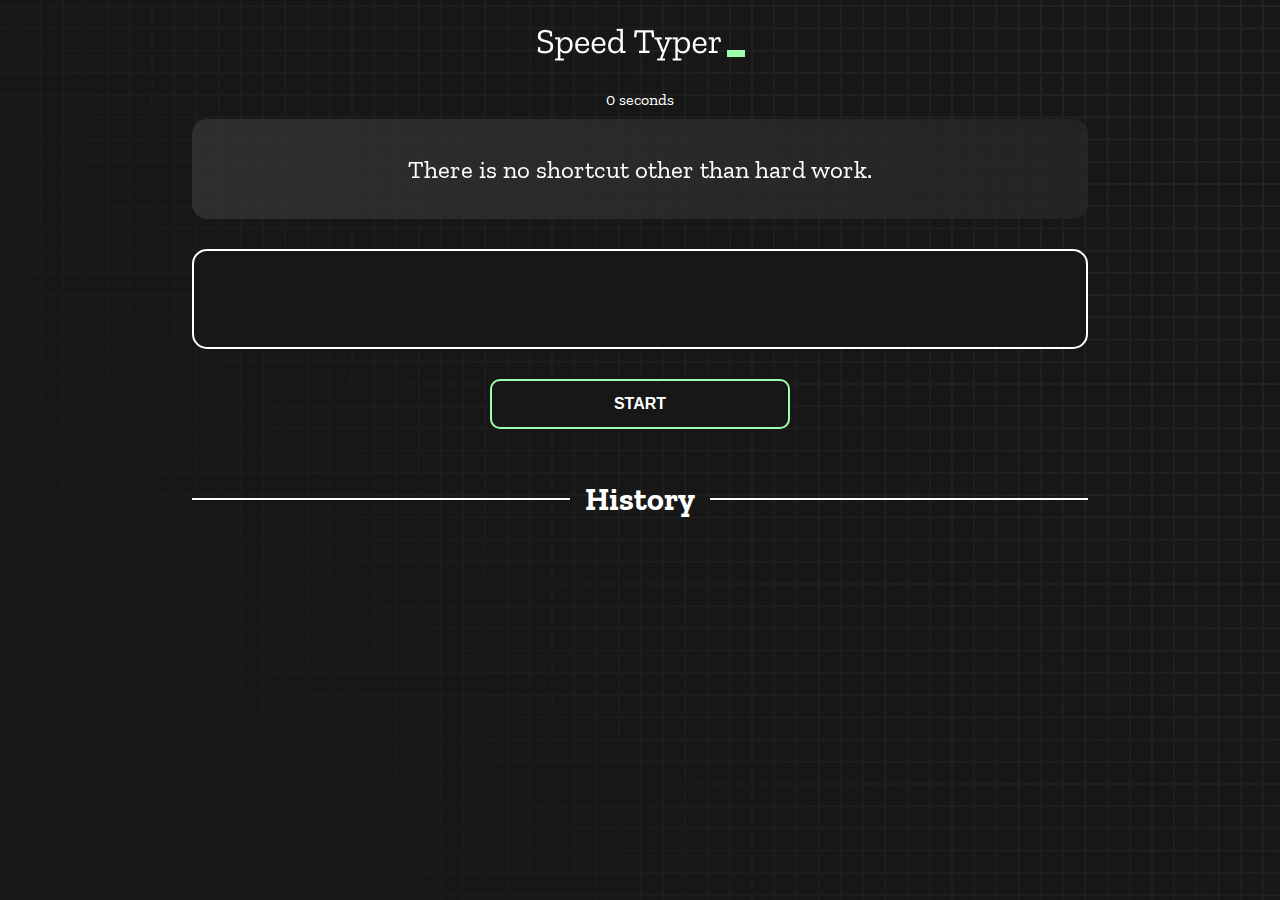
==== index.html @ 6a3b7db4 "Initial commit" ====
<!DOCTYPE html>
<html lang="en">
  <head>
    <meta charset="UTF-8" />
    <meta http-equiv="X-UA-Compatible" content="IE=edge" />
    <meta name="viewport" content="width=device-width, initial-scale=1.0" />
    <title>Speed Monster</title>
    <link rel="stylesheet" href="styles.css" />
    <link rel="preconnect" href="https://fonts.googleapis.com" />
    <link rel="preconnect" href="https://fonts.gstatic.com" crossorigin />
    <link
      href="https://fonts.googleapis.com/css2?family=Zilla+Slab:wght@300;400;500&display=swap"
      rel="stylesheet"
    />
  </head>
  <body>
    <h1 class="title"><img src="./logo.png" /></h1>
    <div id="show-time">0 seconds</div>

    <div class="box-container">
      <div id="question"></div>

      <div id="display" class="inactive"></div>

      <div class="buttons">
        <button id="starts">START</button>
      </div>

      <div class="divider-container">
        <div class="line"></div>
        <h1 class="title2">History</h1>
        <div class="line"></div>
      </div>
      <div id="histories"></div>
    </div>

    <div id="countdown"></div>
    <div id="modal-background" class="hidden"></div>
    <div id="result" class="hidden"></div>

    <script src="./history.js"></script>
    <script src="./script.js"></script>
  </body>
</html>
---- styles.css ----
* {
  padding: 0;
  margin: 0;
  box-sizing: border-box;
}

body {
  background-image: url("./bg.png");
  background-size: cover;
  background-position: left top;
  font-family: "Zilla Slab", serif;
}

.box-container {
  width: 70%;
  margin: 0 auto;
}

#question {
  height: 100px;
  display: flex;
  align-items: center;
  justify-content: center;
  color: white;
  font-size: 25px;
  border-radius: 15px;
  background: rgb(255, 255, 255);
  background: linear-gradient(
    92.49deg,
    rgba(255, 255, 255, 0.1) 0.18%,
    rgba(255, 255, 255, 0.05) 99.85%
  );
  backdrop-filter: blur(5px);
  margin-bottom: 30px;
}

#display {
  height: 100px;
  display: flex;
  flex-wrap: wrap;
  align-items: center;
  padding-left: 5rem;
  color: white;
  font-size: 32px;
  background-color: #171717;
  border: 2px solid #9dffad;
  border-radius: 15px;
}

#countdown {
  position: fixed;
  height: 100vh;
  width: 100vw;
  background-color: rgba(0, 0, 0, 0.8);
  top: 0;
  left: 0;
  display: flex;
  align-items: center;
  justify-content: center;
  font-size: 3rem;
  color: white;
  display: none;
}
#result {
  position: fixed;
  top: 10%; 
  left: 10%;
  transform: translate(-50%, -50%);
  height: 250px;
  width: 400px;
  background-color: #171717;
  border-radius: 15px;
  border: 2px solid #9dffad;
  color: white;
  text-align: center;
  padding: 2rem;
}
#show-time{
  text-align: center;
  color: white;
  margin: 10px 0;
}

.green {
  color: #9dffad;
}
.red {
  color: #eb6565;
}
.bold {
  font-weight: 700;
}
.inactive {
  border: 2px solid white !important;
}
.hidden {
  display: none;
}
.title {
  text-align: center;
  color: white;
  margin: 20px 0;
}

.divider-container {
  height: 80px;
  display: flex;
  justify-content: center;
  align-items: center;
  gap: 15px;
  margin: 0 auto;
}

.line {
  height: 2px;
  background: white;
  width: 100%;
}

.title2 {
  color: white;
  display: block;
}

.buttons {
  display: flex;
  justify-content: center;
  margin: 30px 0;
}
button {
  padding: 10px 20px;
  border: none;
  font-size: 16px;
  font-weight: bold;
  width: 300px;
  height: 50px;
  color: white;
  background-color: #171717;
  border-radius: 10px;
  border: 2px solid #9dffad;
  cursor: pointer;
}

#histories {
  display: flex;
  flex-wrap: wrap;
  justify-content: space-around;
}

.card {
  width: 100%;
  height: 100%;
  padding: 50px;
  display: flex;
  justify-content: space-between;
  align-items: center;
  padding: 20px 30px;
  color: white;
  border-radius: 15px;
  background: rgb(255, 255, 255);
  background: linear-gradient(
    92.49deg,
    rgba(255, 255, 255, 0.1) 0.18%,
    rgba(255, 255, 255, 0.05) 99.85%
  );
  backdrop-filter: blur(5px);
  margin-bottom: 30px;
}

#modal-background {
  background: rgb(255, 255, 255);
  background: linear-gradient(
    92.49deg,
    rgba(255, 255, 255, 0.1) 0.18%,
    rgba(255, 255, 255, 0.05) 99.85%
  );
  backdrop-filter: blur(5px);
  height: 100vh;
  width: 100%;
  position: fixed;
  top: 0;
}

@media only screen and (max-width: 700px) {
  .box-container {
    padding: 0 20px;
    width: 100%;
  }
  .card {
    flex-direction: column;
  }
}
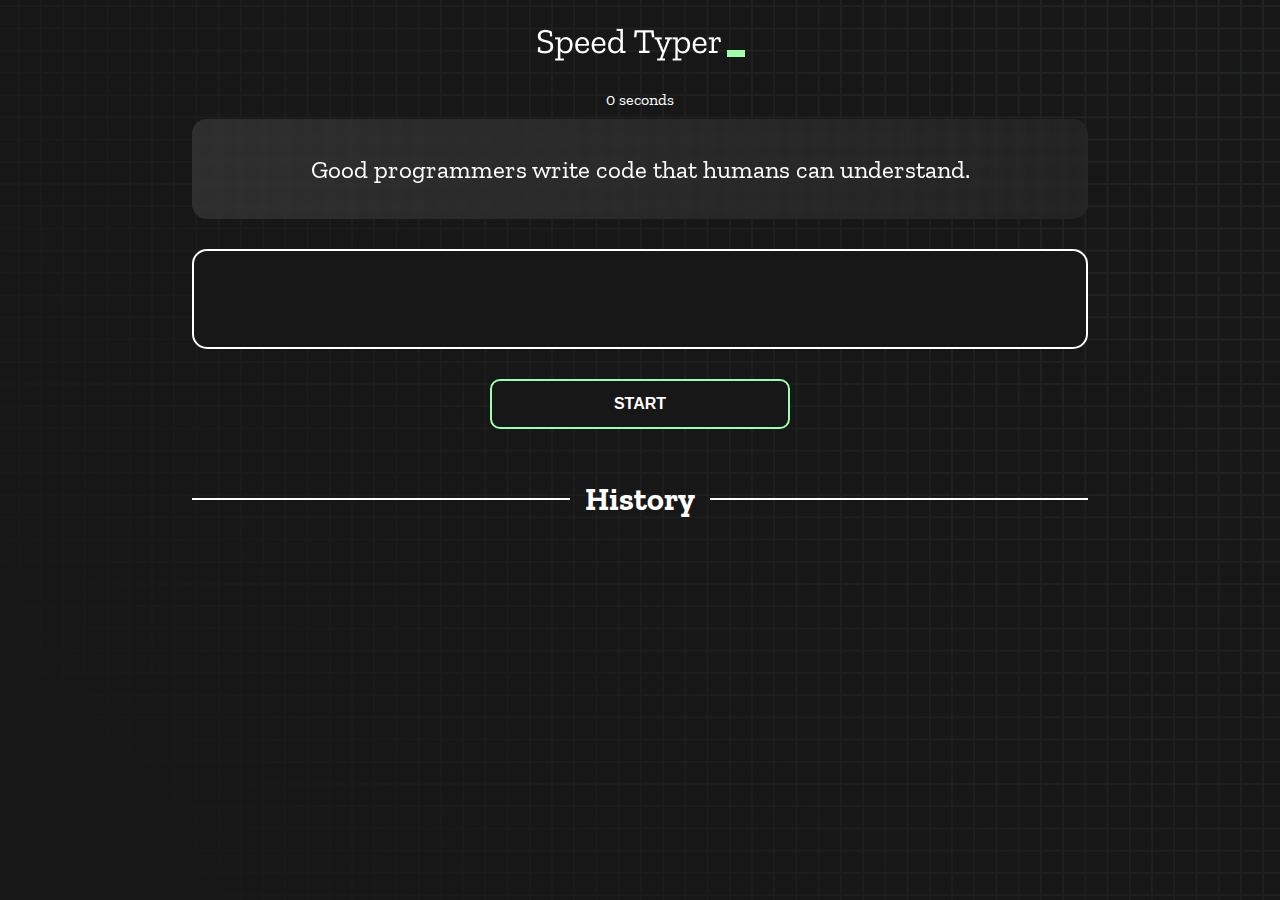
==== commit 6d4ba1a4: "Update the title name and cheacking the git link if its working or not" ====
--- a/index.html
+++ b/index.html
@@ -4,7 +4,7 @@
     <meta charset="UTF-8" />
     <meta http-equiv="X-UA-Compatible" content="IE=edge" />
     <meta name="viewport" content="width=device-width, initial-scale=1.0" />
-    <title>Speed Monster</title>
+    <title>Type Monster</title>
     <link rel="stylesheet" href="styles.css" />
     <link rel="preconnect" href="https://fonts.googleapis.com" />
     <link rel="preconnect" href="https://fonts.gstatic.com" crossorigin />
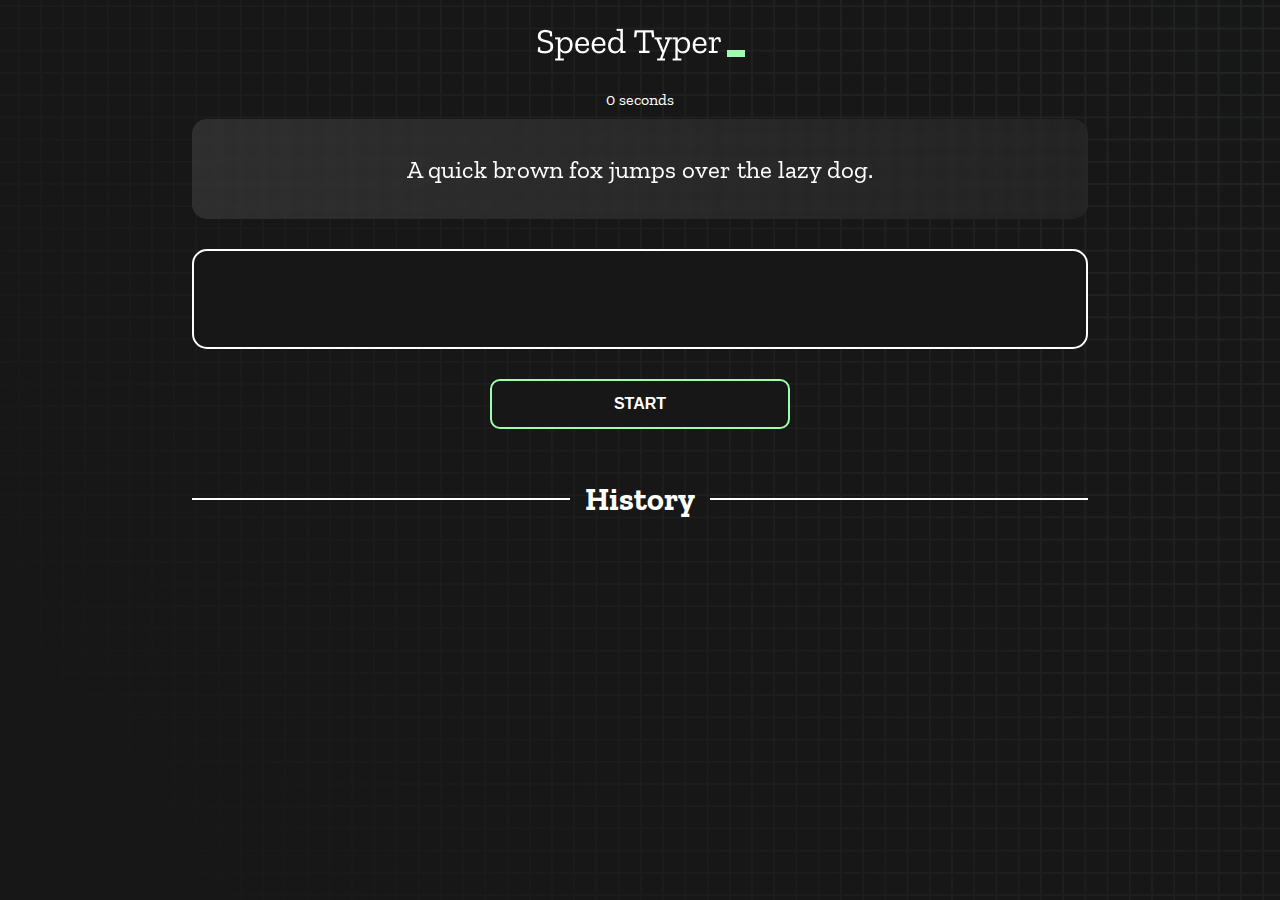
==== commit 18d4960d: "Add the blog page" ====
--- a/index.html
+++ b/index.html
@@ -15,6 +15,7 @@
   </head>
   <body>
     <h1 class="title"><img src="./logo.png" /></h1>
+    <!-- <a id="blog" href="">Blog</a> -->
     <div id="show-time">0 seconds</div>
 
     <div class="box-container">
--- a/styles.css
+++ b/styles.css
@@ -63,8 +63,8 @@
 }
 #result {
   position: fixed;
-  top: 10%; 
-  left: 10%;
+  top: 50%; 
+  left: 50%;
   transform: translate(-50%, -50%);
   height: 250px;
   width: 400px;
@@ -139,12 +139,6 @@
   border-radius: 10px;
   border: 2px solid #9dffad;
   cursor: pointer;
-}
-
-#histories {
-  display: flex;
-  flex-wrap: wrap;
-  justify-content: space-around;
 }
 
 .card {
@@ -181,6 +175,33 @@
   top: 0;
 }
 
+/* Blogs Section  */
+
+#blogs article {
+  color: white;
+  border: 1px solid white;
+  border-radius: 5px;
+  padding: 15px 10px;
+  margin-bottom: 15px;
+}
+
+#blogs article h2 {
+  text-align: center;
+  color: #9dffad;
+  margin: 10px;
+}
+
+#blogs article b {
+  color: #9dffad;
+}
+
+#blogs article p {
+  font-size: 20px;
+  font-weight: 500;
+  margin: 5px;
+}
+
+
 @media only screen and (max-width: 700px) {
   .box-container {
     padding: 0 20px;
@@ -190,3 +211,16 @@
     flex-direction: column;
   }
 }
+
+@media only screen and (min-width: 992px) {
+  #histories {
+    display: grid;
+    grid-auto-flow: row;
+    gap: 50px;
+    grid-template-columns: repeat(3, 1fr);
+    grid-template-rows: repeat(2, 1fr);
+  }
+  .card {
+    flex-direction: column;
+  }
+}
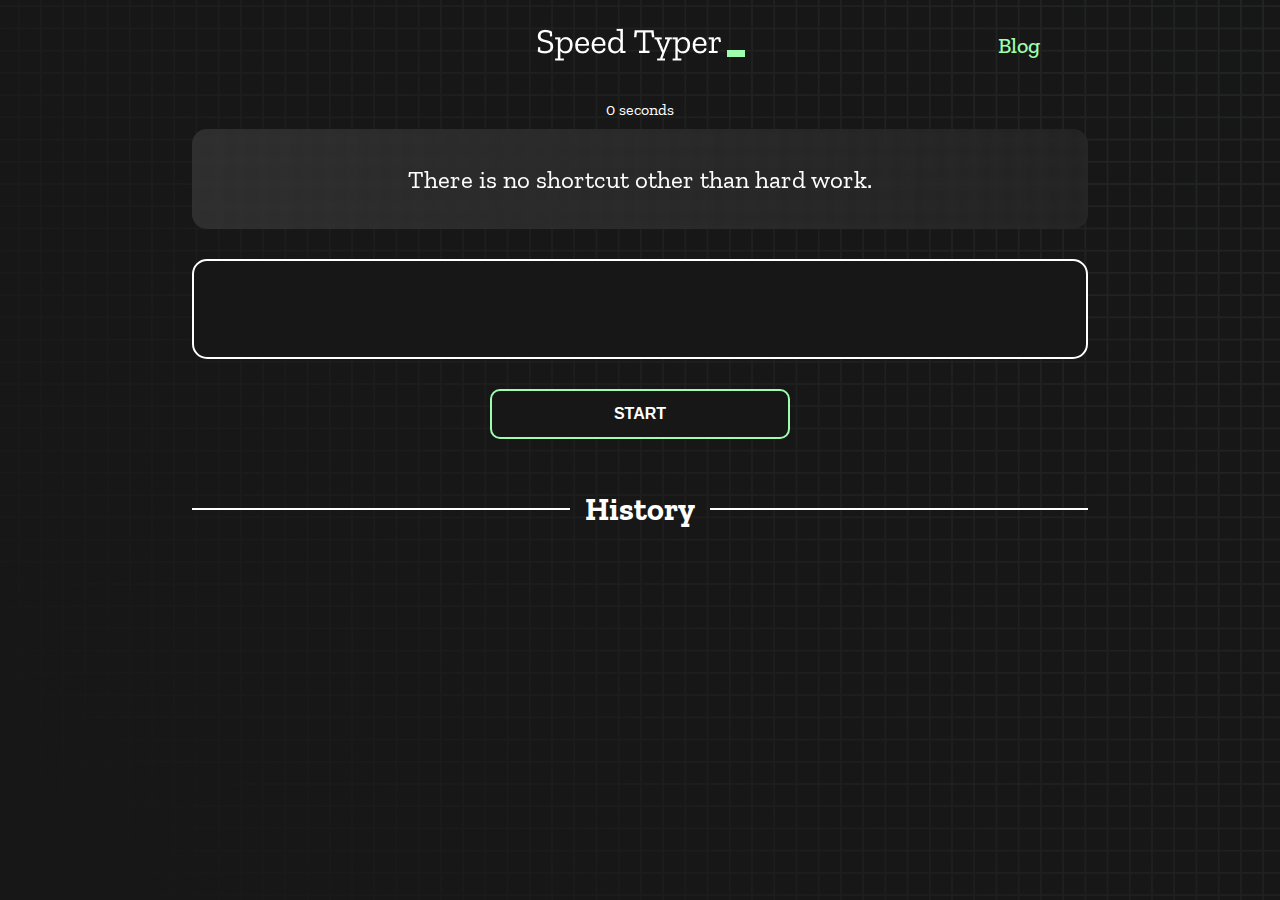
==== commit 316b31c3: "Link the blog page with Home Page" ====
--- a/index.html
+++ b/index.html
@@ -14,31 +14,35 @@
     />
   </head>
   <body>
-    <h1 class="title"><img src="./logo.png" /></h1>
-    <!-- <a id="blog" href="">Blog</a> -->
-    <div id="show-time">0 seconds</div>
+    <header>
+      <h1 class="title"><img src="./logo.png" /></h1>
+      <a  id="blog" href="./blog.html">Blog</a>
+    </header>
+    <main>
+      <div id="show-time">0 seconds</div>
 
-    <div class="box-container">
-      <div id="question"></div>
-
-      <div id="display" class="inactive"></div>
-
-      <div class="buttons">
-        <button id="starts">START</button>
+      <div class="box-container">
+        <div id="question"></div>
+  
+        <div id="display" class="inactive"></div>
+  
+        <div class="buttons">
+          <button id="starts">START</button>
+        </div>
+  
+        <div class="divider-container">
+          <div class="line"></div>
+          <h1 class="title2">History</h1>
+          <div class="line"></div>
+        </div>
+        <div id="histories"></div>
       </div>
-
-      <div class="divider-container">
-        <div class="line"></div>
-        <h1 class="title2">History</h1>
-        <div class="line"></div>
-      </div>
-      <div id="histories"></div>
-    </div>
-
-    <div id="countdown"></div>
-    <div id="modal-background" class="hidden"></div>
-    <div id="result" class="hidden"></div>
-
+  
+      <div id="countdown"></div>
+      <div id="modal-background" class="hidden"></div>
+      <div id="result" class="hidden"></div>
+    </main>
+    
     <script src="./history.js"></script>
     <script src="./script.js"></script>
   </body>
--- a/styles.css
+++ b/styles.css
@@ -175,7 +175,27 @@
   top: 0;
 }
 
+header {
+  display: flex;
+  justify-content: center;
+  align-items: center;
+  position: relative;
+}
+
 /* Blogs Section  */
+
+#blog {
+  position: absolute;
+  color: #9dffad;
+  right: 240px;
+  font-size: 22px;
+  font-weight: 500;
+  text-decoration: none;
+}
+
+#blog:hover {
+  color: white;
+}
 
 #blogs article {
   color: white;
@@ -209,6 +229,9 @@
   }
   .card {
     flex-direction: column;
+  }
+  #blog {
+    right: 30px;
   }
 }
 
